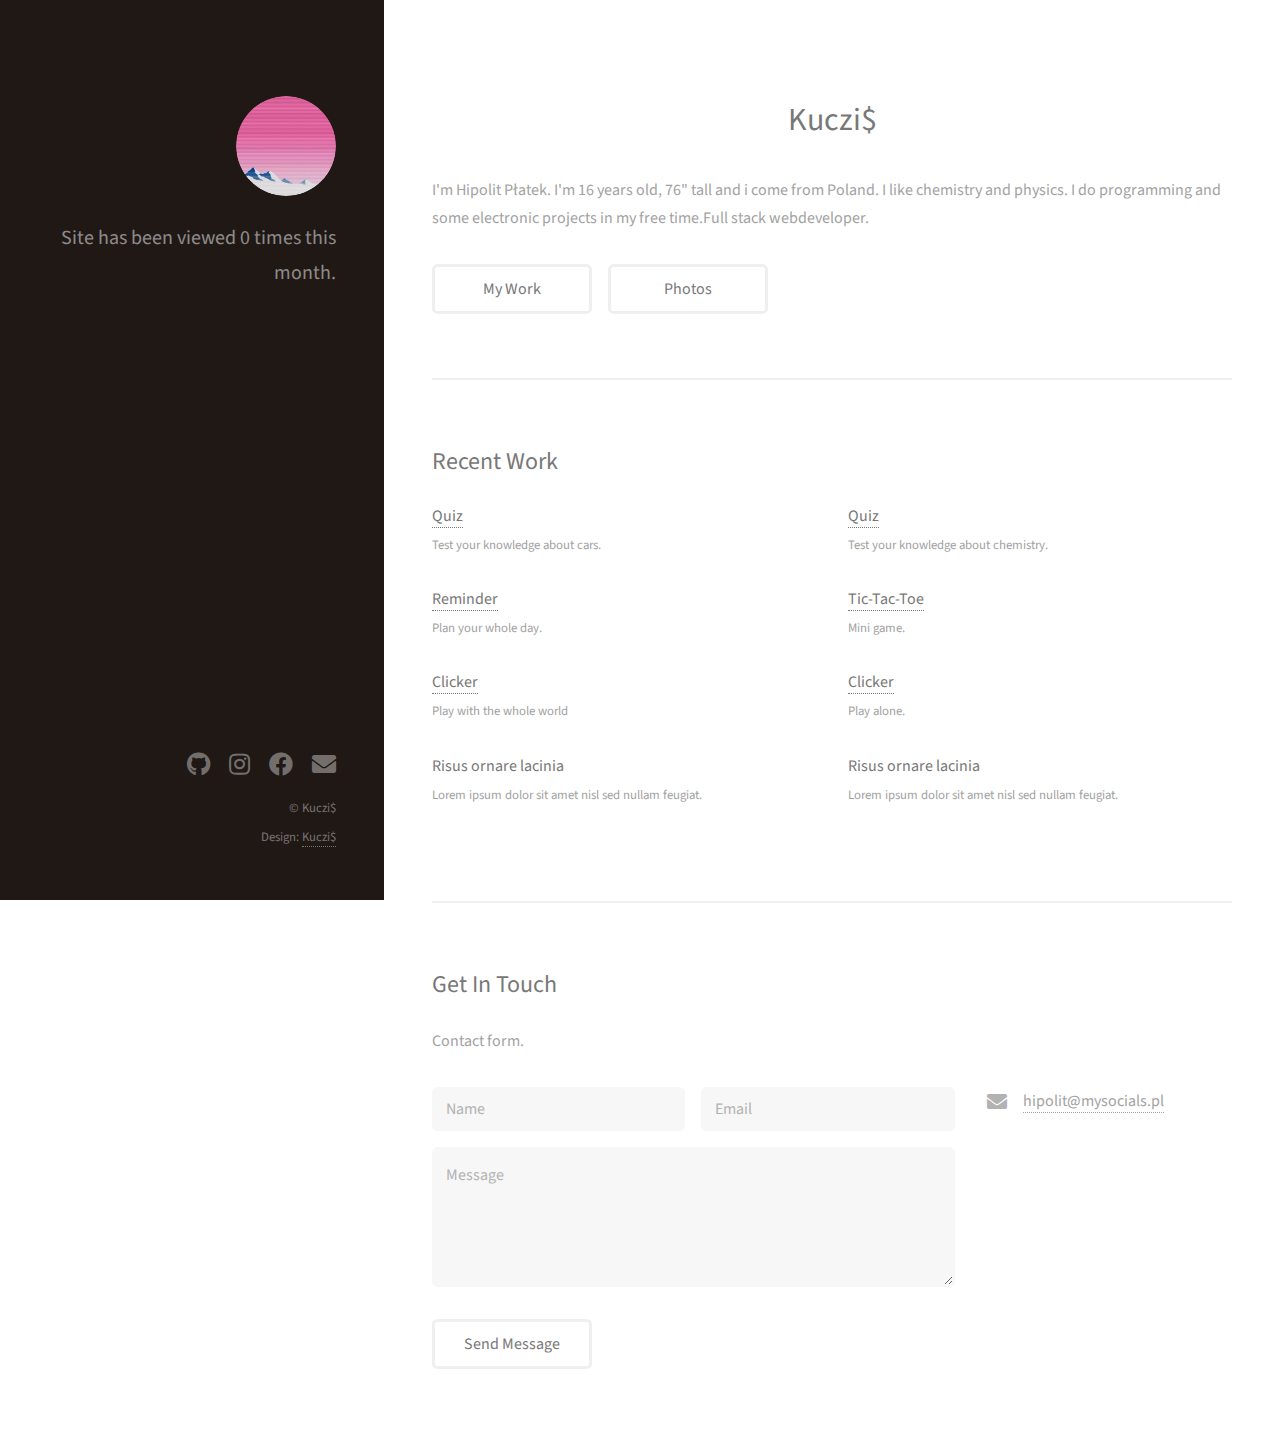
==== portfolio.html @ fb6ccb1f "Add files via upload" ====
<!DOCTYPE HTML>
<html>
	<head>
		<title>Kuczi$ by Hipolit Płatek</title>
		<meta charset="utf-8" />
		<meta name="viewport" content="width=device-width, initial-scale=1, user-scalable=no" />
		<link rel="stylesheet" href="assets/css/main.css" />
		<link rel="shortcut icon"  href="apps/logo.jpg">

	</head>
	<body class="is-preload">

		<!-- Header -->
			<header id="header">
				<div class="inner">
					<a href="https://kuczis.mysocials.pl/" class="image avatar"><img src="apps/logo.jpg" alt="" /></a>
					<h1 id="odwiedzenia">​Site has been viewed 0 times this month.</h1>
				</div>
			</header>

		<!-- Main -->
			<div id="main">

				<!-- One -->
					<section id="one">
						<header class="major">
							<h2 align="center">Kuczi$</h2>
						</header>
						<p>​I'm Hipolit Płatek. I'm 16 years old, 76" tall and i come from Poland. I like chemistry and physics. I do programming and some electronic projects in my free time.Full stack webdeveloper.</p>
						<ul class="actions">
							<li><a href="https://github.com/KucziSa" class="button" target="_blank">My Work</a></li>
							<li><a href="https://instagram.com/hipolitplatek" class="button" target="_blank">Photos</a></li>

						</ul>
					</section>

				<!-- Two -->
					<section id="two">
						<h2>Recent Work</h2>
						<div class="row">
							<article class="col-6 col-12-xsmall work-item">
								
								<h3><a href="./apps/QuizMotoryzacyjny/index.html" target="_blank">Quiz</a></h3>
								<p>Test your knowledge about cars.</p>
							</article>
							<article class="col-6 col-12-xsmall work-item">
								
								<h3><a href="./apps/QuizChemia/index.html" target="_blank">Quiz</a></h3>
								<p>Test your knowledge about chemistry.</p>
							</article>
							<article class="col-6 col-12-xsmall work-item">
								
								<h3><a href="./apps/Reminder/index.html" target="_blank">Reminder</a></h3>
								<p>Plan your whole day.</p>
							</article>
							<article class="col-6 col-12-xsmall work-item">
								
								<h3><a href="./apps/TicTacToe/index.html" target="_blank">Tic-Tac-Toe</a></h3>
								<p>Mini game.</p>
							</article>
							<article class="col-6 col-12-xsmall work-item">
								
								<h3><a href="./apps/WorldClicker/WorldClicker.html" target="_blank">Clicker</a></h3>
								<p>Play with the whole world</p>
							</article>
							<article class="col-6 col-12-xsmall work-item">
								
								<h3><a href="./apps/PlainClicker/PlainClicker.html" target="_blank">Clicker</a></h3>
								<p>Play alone.</p>
							</article>
							<article class="col-6 col-12-xsmall work-item">
								
								<h3>Risus ornare lacinia</h3>
								<p>Lorem ipsum dolor sit amet nisl sed nullam feugiat.</p>
							</article>
							<article class="col-6 col-12-xsmall work-item">
								
								<h3>Risus ornare lacinia</h3>
								<p>Lorem ipsum dolor sit amet nisl sed nullam feugiat.</p>
							</article>
						</div>
					</section>

				<!-- Three -->
					<section id="three">
						<h2>Get In Touch</h2>
						<p>Contact form.</p>
						<div class="row">
							<div class="col-8 col-12-small">
								<form id="contactform" action="https://formsubmit.io/send/e6f530fd-e679-4c7b-9a82-d2e25ae8084a" method="POST">
									<div class="row gtr-uniform gtr-50">
										<div class="col-6 col-12-xsmall"><input type="text" name="Name: " id="name" placeholder="Name" /></div>
										<div class="col-6 col-12-xsmall"><input type="email" name="Email: " id="email" placeholder="Email" /></div>
										<div class="col-12"><textarea name="Message: " id="message" placeholder="Message" rows="4"></textarea></div>
										<input name="_redirect" type="hidden" id="name" value="https://kuczis.mysocials.pl/">
									</div>
								</form>
								<ul class="actions">
									<li><input type="submit" value="Send Message" /></li>
								</ul>
							</div>
							<div class="col-4 col-12-small">
								<ul class="labeled-icons">
									
									<li>
										<h3 class="icon solid fa-envelope"><span class="label">Email</span></h3>
										<a href="mailto:hipolit@mysocials.pl">hipolit@mysocials.pl</a>
									</li>
								</ul>
							</div>
						</div>
					</section>

			</div>

		<!-- Footer -->
			<footer id="footer">
				<div class="inner">
					<ul class="icons">
						<li><a href="https://github.com/KucziSa"  target="_blank" class="icon brands fa-github"><span class="label">Twitter</span></a></li>
						<li><a href="https://instagram.com/hipolitplatek" target="_blank" class="icon brands fa-instagram"><span class="label">Github</span></a></li>
						<li><a href="https://facebook.com/kuczisa" target="_blank" class="icon brands fa-facebook"><span class="label">Facebook</span></a></li>
						<li><a href="mailto:hipolit@mysocials.pl" class="icon solid fa-envelope"><span class="label">Email</span></a></li>
					</ul>
					<ul class="copyright">
						<li>&copy; Kuczi$</li><li>Design: <a href="http://kuczis.mysocials.pl">Kuczi$</a></li>
					</ul>
				</div>
			</footer>

		<!-- Scripts -->
			<script src="assets/js/jquery.min.js"></script>
			<script src="assets/js/jquery.poptrox.min.js"></script>
			<script src="assets/js/browser.min.js"></script>
			<script src="assets/js/breakpoints.min.js"></script>
			<script src="assets/js/util.js"></script>
			<script src="assets/js/main.js"></script>
			<script src="assets/js/api.js"></script>

	</body>
</html>
---- assets/css/main.css ----
@import url("fontawesome-all.min.css");
@import url("https://fonts.googleapis.com/css?family=Source+Sans+Pro:400,400italic");

/*
	Strata by HTML5 UP
	html5up.net | @ajlkn
	Free for personal and commercial use under the CCA 3.0 license (html5up.net/license)
*/

html, body, div, span, applet, object,
iframe, h1, h2, h3, h4, h5, h6, p, blockquote,
pre, a, abbr, acronym, address, big, cite,
code, del, dfn, em, img, ins, kbd, q, s, samp,
small, strike, strong, sub, sup, tt, var, b,
u, i, center, dl, dt, dd, ol, ul, li, fieldset,
form, label, legend, table, caption, tbody,
tfoot, thead, tr, th, td, article, aside,
canvas, details, embed, figure, figcaption,
footer, header, hgroup, menu, nav, output, ruby,
section, summary, time, mark, audio, video {
	margin: 0;
	padding: 0;
	border: 0;
	font-size: 100%;
	font: inherit;
	vertical-align: baseline;}

article, aside, details, figcaption, figure,
footer, header, hgroup, menu, nav, section {
	display: block;}

body {
	line-height: 1;
}

ol, ul {
	list-style: none;
}

blockquote, q {
	quotes: none;
}

	blockquote:before, blockquote:after, q:before, q:after {
		content: '';
		content: none;
	}

table {
	border-collapse: collapse;
	border-spacing: 0;
}

body {
	-webkit-text-size-adjust: none;
}

mark {
	background-color: transparent;
	color: inherit;
}

input::-moz-focus-inner {
	border: 0;
	padding: 0;
}

input, select, textarea {
	-moz-appearance: none;
	-webkit-appearance: none;
	-ms-appearance: none;
	appearance: none;
}

/* Basic */

	html {
		box-sizing: border-box;
	}

	*, *:before, *:after {
		box-sizing: inherit;
	}

	body {
		background: #fff;
	}

		body.is-preload *, body.is-preload *:before, body.is-preload *:after {
			-moz-animation: none !important;
			-webkit-animation: none !important;
			-ms-animation: none !important;
			animation: none !important;
			-moz-transition: none !important;
			-webkit-transition: none !important;
			-ms-transition: none !important;
			transition: none !important;
		}

	body, input, select, textarea {
		color: #a2a2a2;
		font-family: "Source Sans Pro", Helvetica, sans-serif;
		font-size: 16pt;
		font-weight: 400;
		line-height: 1.75em;
	}

	a {
		-moz-transition: color 0.2s ease-in-out, border-color 0.2s ease-in-out;
		-webkit-transition: color 0.2s ease-in-out, border-color 0.2s ease-in-out;
		-ms-transition: color 0.2s ease-in-out, border-color 0.2s ease-in-out;
		transition: color 0.2s ease-in-out, border-color 0.2s ease-in-out;
		border-bottom: dotted 1px;
		color: #49bf9d;
		text-decoration: none;
	}

		a:hover {
			border-bottom-color: transparent;
			color: #49bf9d !important;
			text-decoration: none;
		}

	strong, b {
		color: #787878;
		font-weight: 400;
	}

	em, i {
		font-style: italic;
	}

	p {
		margin: 0 0 2em 0;
	}

	h1, h2, h3, h4, h5, h6 {
		color: #787878;
		font-weight: 400;
		line-height: 1em;
		margin: 0 0 1em 0;
	}

		h1 a, h2 a, h3 a, h4 a, h5 a, h6 a {
			color: inherit;
			text-decoration: none;
		}

	h1 {
		font-size: 2em;
		line-height: 1.5em;
	}

	h2 {
		font-size: 1.5em;
		line-height: 1.5em;
	}

	h3 {
		font-size: 1.25em;
		line-height: 1.5em;
	}

	h4 {
		font-size: 1.1em;
		line-height: 1.5em;
	}

	h5 {
		font-size: 0.9em;
		line-height: 1.5em;
	}

	h6 {
		font-size: 0.7em;
		line-height: 1.5em;
	}

	sub {
		font-size: 0.8em;
		position: relative;
		top: 0.5em;
	}

	sup {
		font-size: 0.8em;
		position: relative;
		top: -0.5em;
	}

	hr {
		border: 0;
		border-bottom: solid 2px #efefef;
		margin: 2em 0;
	}

		hr.major {
			margin: 3em 0;
		}

	blockquote {
		border-left: solid 6px #efefef;
		font-style: italic;
		margin: 0 0 2em 0;
		padding: 0.5em 0 0.5em 1.5em;
	}

	code {
		background: #f7f7f7;
		border-radius: 0.35em;
		border: solid 2px #efefef;
		font-family: "Courier New", monospace;
		font-size: 0.9em;
		margin: 0 0.25em;
		padding: 0.25em 0.65em;
	}

	pre {
		-webkit-overflow-scrolling: touch;
		font-family: "Courier New", monospace;
		font-size: 0.9em;
		margin: 0 0 2em 0;
	}

		pre code {
			display: block;
			line-height: 1.75em;
			padding: 1em 1.5em;
			overflow-x: auto;
		}

	.align-left {
		text-align: left;
	}

	.align-center {
		text-align: center;
	}

	.align-right {
		text-align: right;
	}

/* Container */

	.container {
		margin: 0 auto;
		max-width: calc(100% - 4em);
		width: 100%;
	}

		.container.xsmall {
			width: 25%;
		}

		.container.small {
			width: 50%;
		}

		.container.medium {
			width: 75%;
		}

		.container.large {
			width: 125%;
		}

		.container.xlarge {
			width: 150%;
		}

		.container.max {
			width: 100%;
		}

		@media screen and (max-width: 980px) {

			.container {
				width: 100% !important;
				max-width: 100% !important;
			}

		}

		@media screen and (max-width: 480px) {

			.container {
				max-width: calc(100% - 3em);
			}

		}

/* Row */

	.row {
		display: flex;
		flex-wrap: wrap;
		box-sizing: border-box;
		align-items: stretch;
	}

		.row > * {
			box-sizing: border-box;
		}

		.row.gtr-uniform > * > :last-child {
			margin-bottom: 0;
		}

		.row.aln-left {
			justify-content: flex-start;
		}

		.row.aln-center {
			justify-content: center;
		}

		.row.aln-right {
			justify-content: flex-end;
		}

		.row.aln-top {
			align-items: flex-start;
		}

		.row.aln-middle {
			align-items: center;
		}

		.row.aln-bottom {
			align-items: flex-end;
		}

		.row > .imp {
			order: -1;
		}

		.row > .col-1 {
			width: 8.33333%;
		}

		.row > .off-1 {
			margin-left: 8.33333%;
		}

		.row > .col-2 {
			width: 16.66667%;
		}

		.row > .off-2 {
			margin-left: 16.66667%;
		}

		.row > .col-3 {
			width: 25%;
		}

		.row > .off-3 {
			margin-left: 25%;
		}

		.row > .col-4 {
			width: 33.33333%;
		}

		.row > .off-4 {
			margin-left: 33.33333%;
		}

		.row > .col-5 {
			width: 41.66667%;
		}

		.row > .off-5 {
			margin-left: 41.66667%;
		}

		.row > .col-6 {
			width: 50%;
		}

		.row > .off-6 {
			margin-left: 50%;
		}

		.row > .col-7 {
			width: 58.33333%;
		}

		.row > .off-7 {
			margin-left: 58.33333%;
		}

		.row > .col-8 {
			width: 66.66667%;
		}

		.row > .off-8 {
			margin-left: 66.66667%;
		}

		.row > .col-9 {
			width: 75%;
		}

		.row > .off-9 {
			margin-left: 75%;
		}

		.row > .col-10 {
			width: 83.33333%;
		}

		.row > .off-10 {
			margin-left: 83.33333%;
		}

		.row > .col-11 {
			width: 91.66667%;
		}

		.row > .off-11 {
			margin-left: 91.66667%;
		}

		.row > .col-12 {
			width: 100%;
		}

		.row > .off-12 {
			margin-left: 100%;
		}

		.row.gtr-0 {
			margin-top: 0;
			margin-left: 0em;
		}

			.row.gtr-0 > * {
				padding: 0 0 0 0em;
			}

			.row.gtr-0.gtr-uniform {
				margin-top: 0em;
			}

				.row.gtr-0.gtr-uniform > * {
					padding-top: 0em;
				}

		.row.gtr-25 {
			margin-top: 0;
			margin-left: -0.625em;
		}

			.row.gtr-25 > * {
				padding: 0 0 0 0.625em;
			}

			.row.gtr-25.gtr-uniform {
				margin-top: -0.625em;
			}

				.row.gtr-25.gtr-uniform > * {
					padding-top: 0.625em;
				}

		.row.gtr-50 {
			margin-top: 0;
			margin-left: -1.25em;
		}

			.row.gtr-50 > * {
				padding: 0 0 0 1.25em;
			}

			.row.gtr-50.gtr-uniform {
				margin-top: -1.25em;
			}

				.row.gtr-50.gtr-uniform > * {
					padding-top: 1.25em;
				}

		.row {
			margin-top: 0;
			margin-left: -2.5em;
		}

			.row > * {
				padding: 0 0 0 2.5em;
			}

			.row.gtr-uniform {
				margin-top: -2.5em;
			}

				.row.gtr-uniform > * {
					padding-top: 2.5em;
				}

		.row.gtr-150 {
			margin-top: 0;
			margin-left: -3.75em;
		}

			.row.gtr-150 > * {
				padding: 0 0 0 3.75em;
			}

			.row.gtr-150.gtr-uniform {
				margin-top: -3.75em;
			}

				.row.gtr-150.gtr-uniform > * {
					padding-top: 3.75em;
				}

		.row.gtr-200 {
			margin-top: 0;
			margin-left: -5em;
		}

			.row.gtr-200 > * {
				padding: 0 0 0 5em;
			}

			.row.gtr-200.gtr-uniform {
				margin-top: -5em;
			}

				.row.gtr-200.gtr-uniform > * {
					padding-top: 5em;
				}

		@media screen and (max-width: 1800px) {

			.row {
				display: flex;
				flex-wrap: wrap;
				box-sizing: border-box;
				align-items: stretch;
			}

				.row > * {
					box-sizing: border-box;
				}

				.row.gtr-uniform > * > :last-child {
					margin-bottom: 0;
				}

				.row.aln-left {
					justify-content: flex-start;
				}

				.row.aln-center {
					justify-content: center;
				}

				.row.aln-right {
					justify-content: flex-end;
				}

				.row.aln-top {
					align-items: flex-start;
				}

				.row.aln-middle {
					align-items: center;
				}

				.row.aln-bottom {
					align-items: flex-end;
				}

				.row > .imp-xlarge {
					order: -1;
				}

				.row > .col-1-xlarge {
					width: 8.33333%;
				}

				.row > .off-1-xlarge {
					margin-left: 8.33333%;
				}

				.row > .col-2-xlarge {
					width: 16.66667%;
				}

				.row > .off-2-xlarge {
					margin-left: 16.66667%;
				}

				.row > .col-3-xlarge {
					width: 25%;
				}

				.row > .off-3-xlarge {
					margin-left: 25%;
				}

				.row > .col-4-xlarge {
					width: 33.33333%;
				}

				.row > .off-4-xlarge {
					margin-left: 33.33333%;
				}

				.row > .col-5-xlarge {
					width: 41.66667%;
				}

				.row > .off-5-xlarge {
					margin-left: 41.66667%;
				}

				.row > .col-6-xlarge {
					width: 50%;
				}

				.row > .off-6-xlarge {
					margin-left: 50%;
				}

				.row > .col-7-xlarge {
					width: 58.33333%;
				}

				.row > .off-7-xlarge {
					margin-left: 58.33333%;
				}

				.row > .col-8-xlarge {
					width: 66.66667%;
				}

				.row > .off-8-xlarge {
					margin-left: 66.66667%;
				}

				.row > .col-9-xlarge {
					width: 75%;
				}

				.row > .off-9-xlarge {
					margin-left: 75%;
				}

				.row > .col-10-xlarge {
					width: 83.33333%;
				}

				.row > .off-10-xlarge {
					margin-left: 83.33333%;
				}

				.row > .col-11-xlarge {
					width: 91.66667%;
				}

				.row > .off-11-xlarge {
					margin-left: 91.66667%;
				}

				.row > .col-12-xlarge {
					width: 100%;
				}

				.row > .off-12-xlarge {
					margin-left: 100%;
				}

				.row.gtr-0 {
					margin-top: 0;
					margin-left: 0em;
				}

					.row.gtr-0 > * {
						padding: 0 0 0 0em;
					}

					.row.gtr-0.gtr-uniform {
						margin-top: 0em;
					}

						.row.gtr-0.gtr-uniform > * {
							padding-top: 0em;
						}

				.row.gtr-25 {
					margin-top: 0;
					margin-left: -0.625em;
				}

					.row.gtr-25 > * {
						padding: 0 0 0 0.625em;
					}

					.row.gtr-25.gtr-uniform {
						margin-top: -0.625em;
					}

						.row.gtr-25.gtr-uniform > * {
							padding-top: 0.625em;
						}

				.row.gtr-50 {
					margin-top: 0;
					margin-left: -1.25em;
				}

					.row.gtr-50 > * {
						padding: 0 0 0 1.25em;
					}

					.row.gtr-50.gtr-uniform {
						margin-top: -1.25em;
					}

						.row.gtr-50.gtr-uniform > * {
							padding-top: 1.25em;
						}

				.row {
					margin-top: 0;
					margin-left: -2.5em;
				}

					.row > * {
						padding: 0 0 0 2.5em;
					}

					.row.gtr-uniform {
						margin-top: -2.5em;
					}

						.row.gtr-uniform > * {
							padding-top: 2.5em;
						}

				.row.gtr-150 {
					margin-top: 0;
					margin-left: -3.75em;
				}

					.row.gtr-150 > * {
						padding: 0 0 0 3.75em;
					}

					.row.gtr-150.gtr-uniform {
						margin-top: -3.75em;
					}

						.row.gtr-150.gtr-uniform > * {
							padding-top: 3.75em;
						}

				.row.gtr-200 {
					margin-top: 0;
					margin-left: -5em;
				}

					.row.gtr-200 > * {
						padding: 0 0 0 5em;
					}

					.row.gtr-200.gtr-uniform {
						margin-top: -5em;
					}

						.row.gtr-200.gtr-uniform > * {
							padding-top: 5em;
						}

		}

		@media screen and (max-width: 1280px) {

			.row {
				display: flex;
				flex-wrap: wrap;
				box-sizing: border-box;
				align-items: stretch;
			}

				.row > * {
					box-sizing: border-box;
				}

				.row.gtr-uniform > * > :last-child {
					margin-bottom: 0;
				}

				.row.aln-left {
					justify-content: flex-start;
				}

				.row.aln-center {
					justify-content: center;
				}

				.row.aln-right {
					justify-content: flex-end;
				}

				.row.aln-top {
					align-items: flex-start;
				}

				.row.aln-middle {
					align-items: center;
				}

				.row.aln-bottom {
					align-items: flex-end;
				}

				.row > .imp-large {
					order: -1;
				}

				.row > .col-1-large {
					width: 8.33333%;
				}

				.row > .off-1-large {
					margin-left: 8.33333%;
				}

				.row > .col-2-large {
					width: 16.66667%;
				}

				.row > .off-2-large {
					margin-left: 16.66667%;
				}

				.row > .col-3-large {
					width: 25%;
				}

				.row > .off-3-large {
					margin-left: 25%;
				}

				.row > .col-4-large {
					width: 33.33333%;
				}

				.row > .off-4-large {
					margin-left: 33.33333%;
				}

				.row > .col-5-large {
					width: 41.66667%;
				}

				.row > .off-5-large {
					margin-left: 41.66667%;
				}

				.row > .col-6-large {
					width: 50%;
				}

				.row > .off-6-large {
					margin-left: 50%;
				}

				.row > .col-7-large {
					width: 58.33333%;
				}

				.row > .off-7-large {
					margin-left: 58.33333%;
				}

				.row > .col-8-large {
					width: 66.66667%;
				}

				.row > .off-8-large {
					margin-left: 66.66667%;
				}

				.row > .col-9-large {
					width: 75%;
				}

				.row > .off-9-large {
					margin-left: 75%;
				}

				.row > .col-10-large {
					width: 83.33333%;
				}

				.row > .off-10-large {
					margin-left: 83.33333%;
				}

				.row > .col-11-large {
					width: 91.66667%;
				}

				.row > .off-11-large {
					margin-left: 91.66667%;
				}

				.row > .col-12-large {
					width: 100%;
				}

				.row > .off-12-large {
					margin-left: 100%;
				}

				.row.gtr-0 {
					margin-top: 0;
					margin-left: 0em;
				}

					.row.gtr-0 > * {
						padding: 0 0 0 0em;
					}

					.row.gtr-0.gtr-uniform {
						margin-top: 0em;
					}

						.row.gtr-0.gtr-uniform > * {
							padding-top: 0em;
						}

				.row.gtr-25 {
					margin-top: 0;
					margin-left: -0.5em;
				}

					.row.gtr-25 > * {
						padding: 0 0 0 0.5em;
					}

					.row.gtr-25.gtr-uniform {
						margin-top: -0.5em;
					}

						.row.gtr-25.gtr-uniform > * {
							padding-top: 0.5em;
						}

				.row.gtr-50 {
					margin-top: 0;
					margin-left: -1em;
				}

					.row.gtr-50 > * {
						padding: 0 0 0 1em;
					}

					.row.gtr-50.gtr-uniform {
						margin-top: -1em;
					}

						.row.gtr-50.gtr-uniform > * {
							padding-top: 1em;
						}

				.row {
					margin-top: 0;
					margin-left: -2em;
				}

					.row > * {
						padding: 0 0 0 2em;
					}

					.row.gtr-uniform {
						margin-top: -2em;
					}

						.row.gtr-uniform > * {
							padding-top: 2em;
						}

				.row.gtr-150 {
					margin-top: 0;
					margin-left: -3em;
				}

					.row.gtr-150 > * {
						padding: 0 0 0 3em;
					}

					.row.gtr-150.gtr-uniform {
						margin-top: -3em;
					}

						.row.gtr-150.gtr-uniform > * {
							padding-top: 3em;
						}

				.row.gtr-200 {
					margin-top: 0;
					margin-left: -4em;
				}

					.row.gtr-200 > * {
						padding: 0 0 0 4em;
					}

					.row.gtr-200.gtr-uniform {
						margin-top: -4em;
					}

						.row.gtr-200.gtr-uniform > * {
							padding-top: 4em;
						}

		}

		@media screen and (max-width: 980px) {

			.row {
				display: flex;
				flex-wrap: wrap;
				box-sizing: border-box;
				align-items: stretch;
			}

				.row > * {
					box-sizing: border-box;
				}

				.row.gtr-uniform > * > :last-child {
					margin-bottom: 0;
				}

				.row.aln-left {
					justify-content: flex-start;
				}

				.row.aln-center {
					justify-content: center;
				}

				.row.aln-right {
					justify-content: flex-end;
				}

				.row.aln-top {
					align-items: flex-start;
				}

				.row.aln-middle {
					align-items: center;
				}

				.row.aln-bottom {
					align-items: flex-end;
				}

				.row > .imp-medium {
					order: -1;
				}

				.row > .col-1-medium {
					width: 8.33333%;
				}

				.row > .off-1-medium {
					margin-left: 8.33333%;
				}

				.row > .col-2-medium {
					width: 16.66667%;
				}

				.row > .off-2-medium {
					margin-left: 16.66667%;
				}

				.row > .col-3-medium {
					width: 25%;
				}

				.row > .off-3-medium {
					margin-left: 25%;
				}

				.row > .col-4-medium {
					width: 33.33333%;
				}

				.row > .off-4-medium {
					margin-left: 33.33333%;
				}

				.row > .col-5-medium {
					width: 41.66667%;
				}

				.row > .off-5-medium {
					margin-left: 41.66667%;
				}

				.row > .col-6-medium {
					width: 50%;
				}

				.row > .off-6-medium {
					margin-left: 50%;
				}

				.row > .col-7-medium {
					width: 58.33333%;
				}

				.row > .off-7-medium {
					margin-left: 58.33333%;
				}

				.row > .col-8-medium {
					width: 66.66667%;
				}

				.row > .off-8-medium {
					margin-left: 66.66667%;
				}

				.row > .col-9-medium {
					width: 75%;
				}

				.row > .off-9-medium {
					margin-left: 75%;
				}

				.row > .col-10-medium {
					width: 83.33333%;
				}

				.row > .off-10-medium {
					margin-left: 83.33333%;
				}

				.row > .col-11-medium {
					width: 91.66667%;
				}

				.row > .off-11-medium {
					margin-left: 91.66667%;
				}

				.row > .col-12-medium {
					width: 100%;
				}

				.row > .off-12-medium {
					margin-left: 100%;
				}

				.row.gtr-0 {
					margin-top: 0;
					margin-left: 0em;
				}

					.row.gtr-0 > * {
						padding: 0 0 0 0em;
					}

					.row.gtr-0.gtr-uniform {
						margin-top: 0em;
					}

						.row.gtr-0.gtr-uniform > * {
							padding-top: 0em;
						}

				.row.gtr-25 {
					margin-top: 0;
					margin-left: -0.5em;
				}

					.row.gtr-25 > * {
						padding: 0 0 0 0.5em;
					}

					.row.gtr-25.gtr-uniform {
						margin-top: -0.5em;
					}

						.row.gtr-25.gtr-uniform > * {
							padding-top: 0.5em;
						}

				.row.gtr-50 {
					margin-top: 0;
					margin-left: -1em;
				}

					.row.gtr-50 > * {
						padding: 0 0 0 1em;
					}

					.row.gtr-50.gtr-uniform {
						margin-top: -1em;
					}

						.row.gtr-50.gtr-uniform > * {
							padding-top: 1em;
						}

				.row {
					margin-top: 0;
					margin-left: -2em;
				}

					.row > * {
						padding: 0 0 0 2em;
					}

					.row.gtr-uniform {
						margin-top: -2em;
					}

						.row.gtr-uniform > * {
							padding-top: 2em;
						}

				.row.gtr-150 {
					margin-top: 0;
					margin-left: -3em;
				}

					.row.gtr-150 > * {
						padding: 0 0 0 3em;
					}

					.row.gtr-150.gtr-uniform {
						margin-top: -3em;
					}

						.row.gtr-150.gtr-uniform > * {
							padding-top: 3em;
						}

				.row.gtr-200 {
					margin-top: 0;
					margin-left: -4em;
				}

					.row.gtr-200 > * {
						padding: 0 0 0 4em;
					}

					.row.gtr-200.gtr-uniform {
						margin-top: -4em;
					}

						.row.gtr-200.gtr-uniform > * {
							padding-top: 4em;
						}

		}

		@media screen and (max-width: 736px) {

			.row {
				display: flex;
				flex-wrap: wrap;
				box-sizing: border-box;
				align-items: stretch;
			}

				.row > * {
					box-sizing: border-box;
				}

				.row.gtr-uniform > * > :last-child {
					margin-bottom: 0;
				}

				.row.aln-left {
					justify-content: flex-start;
				}

				.row.aln-center {
					justify-content: center;
				}

				.row.aln-right {
					justify-content: flex-end;
				}

				.row.aln-top {
					align-items: flex-start;
				}

				.row.aln-middle {
					align-items: center;
				}

				.row.aln-bottom {
					align-items: flex-end;
				}

				.row > .imp-small {
					order: -1;
				}

				.row > .col-1-small {
					width: 8.33333%;
				}

				.row > .off-1-small {
					margin-left: 8.33333%;
				}

				.row > .col-2-small {
					width: 16.66667%;
				}

				.row > .off-2-small {
					margin-left: 16.66667%;
				}

				.row > .col-3-small {
					width: 25%;
				}

				.row > .off-3-small {
					margin-left: 25%;
				}

				.row > .col-4-small {
					width: 33.33333%;
				}

				.row > .off-4-small {
					margin-left: 33.33333%;
				}

				.row > .col-5-small {
					width: 41.66667%;
				}

				.row > .off-5-small {
					margin-left: 41.66667%;
				}

				.row > .col-6-small {
					width: 50%;
				}

				.row > .off-6-small {
					margin-left: 50%;
				}

				.row > .col-7-small {
					width: 58.33333%;
				}

				.row > .off-7-small {
					margin-left: 58.33333%;
				}

				.row > .col-8-small {
					width: 66.66667%;
				}

				.row > .off-8-small {
					margin-left: 66.66667%;
				}

				.row > .col-9-small {
					width: 75%;
				}

				.row > .off-9-small {
					margin-left: 75%;
				}

				.row > .col-10-small {
					width: 83.33333%;
				}

				.row > .off-10-small {
					margin-left: 83.33333%;
				}

				.row > .col-11-small {
					width: 91.66667%;
				}

				.row > .off-11-small {
					margin-left: 91.66667%;
				}

				.row > .col-12-small {
					width: 100%;
				}

				.row > .off-12-small {
					margin-left: 100%;
				}

				.row.gtr-0 {
					margin-top: 0;
					margin-left: 0em;
				}

					.row.gtr-0 > * {
						padding: 0 0 0 0em;
					}

					.row.gtr-0.gtr-uniform {
						margin-top: 0em;
					}

						.row.gtr-0.gtr-uniform > * {
							padding-top: 0em;
						}

				.row.gtr-25 {
					margin-top: 0;
					margin-left: -0.375em;
				}

					.row.gtr-25 > * {
						padding: 0 0 0 0.375em;
					}

					.row.gtr-25.gtr-uniform {
						margin-top: -0.375em;
					}

						.row.gtr-25.gtr-uniform > * {
							padding-top: 0.375em;
						}

				.row.gtr-50 {
					margin-top: 0;
					margin-left: -0.75em;
				}

					.row.gtr-50 > * {
						padding: 0 0 0 0.75em;
					}

					.row.gtr-50.gtr-uniform {
						margin-top: -0.75em;
					}

						.row.gtr-50.gtr-uniform > * {
							padding-top: 0.75em;
						}

				.row {
					margin-top: 0;
					margin-left: -1.5em;
				}

					.row > * {
						padding: 0 0 0 1.5em;
					}

					.row.gtr-uniform {
						margin-top: -1.5em;
					}

						.row.gtr-uniform > * {
							padding-top: 1.5em;
						}

				.row.gtr-150 {
					margin-top: 0;
					margin-left: -2.25em;
				}

					.row.gtr-150 > * {
						padding: 0 0 0 2.25em;
					}

					.row.gtr-150.gtr-uniform {
						margin-top: -2.25em;
					}

						.row.gtr-150.gtr-uniform > * {
							padding-top: 2.25em;
						}

				.row.gtr-200 {
					margin-top: 0;
					margin-left: -3em;
				}

					.row.gtr-200 > * {
						padding: 0 0 0 3em;
					}

					.row.gtr-200.gtr-uniform {
						margin-top: -3em;
					}

						.row.gtr-200.gtr-uniform > * {
							padding-top: 3em;
						}

		}

		@media screen and (max-width: 480px) {

			.row {
				display: flex;
				flex-wrap: wrap;
				box-sizing: border-box;
				align-items: stretch;
			}

				.row > * {
					box-sizing: border-box;
				}

				.row.gtr-uniform > * > :last-child {
					margin-bottom: 0;
				}

				.row.aln-left {
					justify-content: flex-start;
				}

				.row.aln-center {
					justify-content: center;
				}

				.row.aln-right {
					justify-content: flex-end;
				}

				.row.aln-top {
					align-items: flex-start;
				}

				.row.aln-middle {
					align-items: center;
				}

				.row.aln-bottom {
					align-items: flex-end;
				}

				.row > .imp-xsmall {
					order: -1;
				}

				.row > .col-1-xsmall {
					width: 8.33333%;
				}

				.row > .off-1-xsmall {
					margin-left: 8.33333%;
				}

				.row > .col-2-xsmall {
					width: 16.66667%;
				}

				.row > .off-2-xsmall {
					margin-left: 16.66667%;
				}

				.row > .col-3-xsmall {
					width: 25%;
				}

				.row > .off-3-xsmall {
					margin-left: 25%;
				}

				.row > .col-4-xsmall {
					width: 33.33333%;
				}

				.row > .off-4-xsmall {
					margin-left: 33.33333%;
				}

				.row > .col-5-xsmall {
					width: 41.66667%;
				}

				.row > .off-5-xsmall {
					margin-left: 41.66667%;
				}

				.row > .col-6-xsmall {
					width: 50%;
				}

				.row > .off-6-xsmall {
					margin-left: 50%;
				}

				.row > .col-7-xsmall {
					width: 58.33333%;
				}

				.row > .off-7-xsmall {
					margin-left: 58.33333%;
				}

				.row > .col-8-xsmall {
					width: 66.66667%;
				}

				.row > .off-8-xsmall {
					margin-left: 66.66667%;
				}

				.row > .col-9-xsmall {
					width: 75%;
				}

				.row > .off-9-xsmall {
					margin-left: 75%;
				}

				.row > .col-10-xsmall {
					width: 83.33333%;
				}

				.row > .off-10-xsmall {
					margin-left: 83.33333%;
				}

				.row > .col-11-xsmall {
					width: 91.66667%;
				}

				.row > .off-11-xsmall {
					margin-left: 91.66667%;
				}

				.row > .col-12-xsmall {
					width: 100%;
				}

				.row > .off-12-xsmall {
					margin-left: 100%;
				}

				.row.gtr-0 {
					margin-top: 0;
					margin-left: 0em;
				}

					.row.gtr-0 > * {
						padding: 0 0 0 0em;
					}

					.row.gtr-0.gtr-uniform {
						margin-top: 0em;
					}

						.row.gtr-0.gtr-uniform > * {
							padding-top: 0em;
						}

				.row.gtr-25 {
					margin-top: 0;
					margin-left: -0.375em;
				}

					.row.gtr-25 > * {
						padding: 0 0 0 0.375em;
					}

					.row.gtr-25.gtr-uniform {
						margin-top: -0.375em;
					}

						.row.gtr-25.gtr-uniform > * {
							padding-top: 0.375em;
						}

				.row.gtr-50 {
					margin-top: 0;
					margin-left: -0.75em;
				}

					.row.gtr-50 > * {
						padding: 0 0 0 0.75em;
					}

					.row.gtr-50.gtr-uniform {
						margin-top: -0.75em;
					}

						.row.gtr-50.gtr-uniform > * {
							padding-top: 0.75em;
						}

				.row {
					margin-top: 0;
					margin-left: -1.5em;
				}

					.row > * {
						padding: 0 0 0 1.5em;
					}

					.row.gtr-uniform {
						margin-top: -1.5em;
					}

						.row.gtr-uniform > * {
							padding-top: 1.5em;
						}

				.row.gtr-150 {
					margin-top: 0;
					margin-left: -2.25em;
				}

					.row.gtr-150 > * {
						padding: 0 0 0 2.25em;
					}

					.row.gtr-150.gtr-uniform {
						margin-top: -2.25em;
					}

						.row.gtr-150.gtr-uniform > * {
							padding-top: 2.25em;
						}

				.row.gtr-200 {
					margin-top: 0;
					margin-left: -3em;
				}

					.row.gtr-200 > * {
						padding: 0 0 0 3em;
					}

					.row.gtr-200.gtr-uniform {
						margin-top: -3em;
					}

						.row.gtr-200.gtr-uniform > * {
							padding-top: 3em;
						}

		}

/* Section/Article */

	section.special, article.special {
		text-align: center;
	}

	header p {
		color: #b2b2b2;
		position: relative;
		margin: 0 0 1.5em 0;
	}

	header h2 + p {
		font-size: 1.25em;
		margin-top: -1em;
		line-height: 1.5em;
	}

	header h3 + p {
		font-size: 1.1em;
		margin-top: -0.8em;
		line-height: 1.5em;
	}

	header h4 + p,
	header h5 + p,
	header h6 + p {
		font-size: 0.9em;
		margin-top: -0.6em;
		line-height: 1.5em;
	}

	header.major h2 {
		font-size: 2em;
	}

/* Form */

	form {
		margin: 0 0 2em 0;
	}

	label {
		color: #787878;
		display: block;
		font-size: 0.9em;
		font-weight: 400;
		margin: 0 0 1em 0;
	}

	input[type="text"],
	input[type="password"],
	input[type="email"],
	select,
	textarea {
		-moz-appearance: none;
		-webkit-appearance: none;
		-ms-appearance: none;
		appearance: none;
		background: #f7f7f7;
		border-radius: 0.35em;
		border: solid 2px transparent;
		color: inherit;
		display: block;
		outline: 0;
		padding: 0 0.75em;
		text-decoration: none;
		width: 100%;
	}

		input[type="text"]:invalid,
		input[type="password"]:invalid,
		input[type="email"]:invalid,
		select:invalid,
		textarea:invalid {
			box-shadow: none;
		}

		input[type="text"]:focus,
		input[type="password"]:focus,
		input[type="email"]:focus,
		select:focus,
		textarea:focus {
			border-color: #49bf9d;
		}

	select {
		background-image: url("data:image/svg+xml;charset=utf8,%3Csvg xmlns='http://www.w3.org/2000/svg' width='40' height='40' preserveAspectRatio='none' viewBox='0 0 40 40'%3E%3Cpath d='M9.4,12.3l10.4,10.4l10.4-10.4c0.2-0.2,0.5-0.4,0.9-0.4c0.3,0,0.6,0.1,0.9,0.4l3.3,3.3c0.2,0.2,0.4,0.5,0.4,0.9 c0,0.4-0.1,0.6-0.4,0.9L20.7,31.9c-0.2,0.2-0.5,0.4-0.9,0.4c-0.3,0-0.6-0.1-0.9-0.4L4.3,17.3c-0.2-0.2-0.4-0.5-0.4-0.9 c0-0.4,0.1-0.6,0.4-0.9l3.3-3.3c0.2-0.2,0.5-0.4,0.9-0.4S9.1,12.1,9.4,12.3z' fill='%23dfdfdf' /%3E%3C/svg%3E");
		background-size: 1.25rem;
		background-repeat: no-repeat;
		background-position: calc(100% - 1rem) center;
		height: 2.75em;
		padding-right: 2.75em;
		text-overflow: ellipsis;
	}

		select option {
			color: #787878;
			background: #fff;
		}

		select:focus::-ms-value {
			background-color: transparent;
		}

		select::-ms-expand {
			display: none;
		}

	input[type="text"],
	input[type="password"],
	input[type="email"],
	select {
		height: 2.75em;
	}

	textarea {
		padding: 0.75em;
	}

	input[type="checkbox"],
	input[type="radio"] {
		-moz-appearance: none;
		-webkit-appearance: none;
		-ms-appearance: none;
		appearance: none;
		display: block;
		float: left;
		margin-right: -2em;
		opacity: 0;
		width: 1em;
		z-index: -1;
	}

		input[type="checkbox"] + label,
		input[type="radio"] + label {
			text-decoration: none;
			color: #a2a2a2;
			cursor: pointer;
			display: inline-block;
			font-size: 1em;
			font-weight: 400;
			padding-left: 2.4em;
			padding-right: 0.75em;
			position: relative;
		}

			input[type="checkbox"] + label:before,
			input[type="radio"] + label:before {
				-moz-osx-font-smoothing: grayscale;
				-webkit-font-smoothing: antialiased;
				display: inline-block;
				font-style: normal;
				font-variant: normal;
				text-rendering: auto;
				line-height: 1;
				text-transform: none !important;
				font-family: 'Font Awesome 5 Free';
				font-weight: 900;
			}

			input[type="checkbox"] + label:before,
			input[type="radio"] + label:before {
				background: #f7f7f7;
				border-radius: 0.35em;
				border: solid 2px transparent;
				content: '';
				display: inline-block;
				font-size: 0.8em;
				height: 2.0625em;
				left: 0;
				line-height: 1.85625em;
				position: absolute;
				text-align: center;
				top: 0;
				width: 2.0625em;
			}

		input[type="checkbox"]:checked + label:before,
		input[type="radio"]:checked + label:before {
			background: #787878;
			border-color: #787878;
			color: #fff;
			content: '\f00c';
		}

		input[type="checkbox"]:focus + label:before,
		input[type="radio"]:focus + label:before {
			border-color: #49bf9d;
		}

	input[type="checkbox"] + label:before {
		border-radius: 0.35em;
	}

	input[type="radio"] + label:before {
		border-radius: 100%;
	}

	::-webkit-input-placeholder {
		color: #b2b2b2 !important;
		opacity: 1.0;
	}

	:-moz-placeholder {
		color: #b2b2b2 !important;
		opacity: 1.0;
	}

	::-moz-placeholder {
		color: #b2b2b2 !important;
		opacity: 1.0;
	}

	:-ms-input-placeholder {
		color: #b2b2b2 !important;
		opacity: 1.0;
	}

/* Box */

	.box {
		border-radius: 0.35em;
		border: solid 2px #efefef;
		margin-bottom: 2em;
		padding: 1.5em;
	}

		.box > :last-child,
		.box > :last-child > :last-child,
		.box > :last-child > :last-child > :last-child {
			margin-bottom: 0;
		}

		.box.alt {
			border: 0;
			border-radius: 0;
			padding: 0;
		}

/* Icon */

	.icon {
		text-decoration: none;
		border-bottom: none;
		position: relative;
	}

		.icon:before {
			-moz-osx-font-smoothing: grayscale;
			-webkit-font-smoothing: antialiased;
			display: inline-block;
			font-style: normal;
			font-variant: normal;
			text-rendering: auto;
			line-height: 1;
			text-transform: none !important;
			font-family: 'Font Awesome 5 Free';
			font-weight: 400;
		}

		.icon > .label {
			display: none;
		}

		.icon:before {
			line-height: inherit;
		}

		.icon.solid:before {
			font-weight: 900;
		}

		.icon.brands:before {
			font-family: 'Font Awesome 5 Brands';
		}

/* Image */

	.image {
		border-radius: 0.35em;
		border: 0;
		display: inline-block;
		position: relative;
	}

		.image:before {
			-moz-transition: opacity 0.2s ease-in-out;
			-webkit-transition: opacity 0.2s ease-in-out;
			-ms-transition: opacity 0.2s ease-in-out;
			transition: opacity 0.2s ease-in-out;
			background: url("images/overlay.png");
			border-radius: 0.35em;
			content: '';
			display: block;
			height: 100%;
			left: 0;
			opacity: 0.5;
			position: absolute;
			top: 0;
			width: 100%;
		}

		.image.thumb {
			text-align: center;
		}

			.image.thumb:after {
				-moz-transition: opacity 0.2s ease-in-out;
				-webkit-transition: opacity 0.2s ease-in-out;
				-ms-transition: opacity 0.2s ease-in-out;
				transition: opacity 0.2s ease-in-out;
				border-radius: 0.35em;
				border: solid 3px rgba(255, 255, 255, 0.5);
				color: #fff;
				content: 'View';
				display: inline-block;
				font-size: 0.8em;
				font-weight: 400;
				left: 50%;
				line-height: 2.25em;
				margin: -1.25em 0 0 -3em;
				opacity: 0;
				padding: 0 1.5em;
				position: absolute;
				text-align: center;
				text-decoration: none;
				top: 50%;
				white-space: nowrap;
			}

			.image.thumb:hover:after {
				opacity: 1.0;
			}

			.image.thumb:hover:before {
				background: url("images/overlay.png"), url("images/overlay.png");
				opacity: 1.0;
			}

		.image img {
			border-radius: 0.35em;
			display: block;
		}

		.image.left {
			float: left;
			margin: 0 1.5em 1em 0;
			top: 0.25em;
		}

		.image.right {
			float: right;
			margin: 0 0 1em 1.5em;
			top: 0.25em;
		}

		.image.left, .image.right {
			max-width: 40%;
		}

			.image.left img, .image.right img {
				width: 100%;
			}

		.image.fit {
			display: block;
			margin: 0 0 2em 0;
			width: 100%;
		}

			.image.fit img {
				width: 100%;
			}

		.image.avatar {
			border-radius: 100%;
		}

			.image.avatar:before {
				display: none;
			}

			.image.avatar img {
				border-radius: 100%;
				width: 100%;
			}

/* List */

	ol {
		list-style: decimal;
		margin: 0 0 2em 0;
		padding-left: 1.25em;
	}

		ol li {
			padding-left: 0.25em;
		}

	ul {
		list-style: disc;
		margin: 0 0 2em 0;
		padding-left: 1em;
	}

		ul li {
			padding-left: 0.5em;
		}

		ul.alt {
			list-style: none;
			padding-left: 0;
		}

			ul.alt li {
				border-top: solid 2px #efefef;
				padding: 0.5em 0;
			}

				ul.alt li:first-child {
					border-top: 0;
					padding-top: 0;
				}

	dl {
		margin: 0 0 2em 0;
	}

/* Icons */

	ul.icons {
		cursor: default;
		list-style: none;
		padding-left: 0;
	}

		ul.icons li {
			display: inline-block;
			padding: 0 1em 0 0;
		}

			ul.icons li:last-child {
				padding-right: 0;
			}

			ul.icons li .icon:before {
				font-size: 1.5em;
			}

/* Labeled Icons */

	ul.labeled-icons {
		list-style: none;
		padding: 0;
	}

		ul.labeled-icons li {
			line-height: 1.75em;
			margin: 1.5em 0 0 0;
			padding-left: 2.25em;
			position: relative;
		}

			ul.labeled-icons li:first-child {
				margin-top: 0;
			}

			ul.labeled-icons li a {
				color: inherit;
			}

			ul.labeled-icons li h3 {
				color: #b2b2b2;
				left: 0;
				position: absolute;
				text-align: center;
				top: 0;
				width: 1em;
			}

/* Actions */

	ul.actions {
		display: -moz-flex;
		display: -webkit-flex;
		display: -ms-flex;
		display: flex;
		cursor: default;
		list-style: none;
		margin-left: -1em;
		padding-left: 0;
	}

		ul.actions li {
			padding: 0 0 0 1em;
			vertical-align: middle;
		}

		ul.actions.special {
			-moz-justify-content: center;
			-webkit-justify-content: center;
			-ms-justify-content: center;
			justify-content: center;
			width: 100%;
			margin-left: 0;
		}

			ul.actions.special li:first-child {
				padding-left: 0;
			}

		ul.actions.stacked {
			-moz-flex-direction: column;
			-webkit-flex-direction: column;
			-ms-flex-direction: column;
			flex-direction: column;
			margin-left: 0;
		}

			ul.actions.stacked li {
				padding: 1.3em 0 0 0;
			}

				ul.actions.stacked li:first-child {
					padding-top: 0;
				}

		ul.actions.fit {
			width: calc(100% + 1em);
		}

			ul.actions.fit li {
				-moz-flex-grow: 1;
				-webkit-flex-grow: 1;
				-ms-flex-grow: 1;
				flex-grow: 1;
				-moz-flex-shrink: 1;
				-webkit-flex-shrink: 1;
				-ms-flex-shrink: 1;
				flex-shrink: 1;
				width: 100%;
			}

				ul.actions.fit li > * {
					width: 100%;
				}

			ul.actions.fit.stacked {
				width: 100%;
			}

		@media screen and (max-width: 480px) {

			ul.actions:not(.fixed) {
				-moz-flex-direction: column;
				-webkit-flex-direction: column;
				-ms-flex-direction: column;
				flex-direction: column;
				margin-left: 0;
				width: 100% !important;
			}

				ul.actions:not(.fixed) li {
					-moz-flex-grow: 1;
					-webkit-flex-grow: 1;
					-ms-flex-grow: 1;
					flex-grow: 1;
					-moz-flex-shrink: 1;
					-webkit-flex-shrink: 1;
					-ms-flex-shrink: 1;
					flex-shrink: 1;
					padding: 1em 0 0 0;
					text-align: center;
					width: 100%;
				}

					ul.actions:not(.fixed) li > * {
						width: 100%;
					}

					ul.actions:not(.fixed) li:first-child {
						padding-top: 0;
					}

					ul.actions:not(.fixed) li input[type="submit"],
					ul.actions:not(.fixed) li input[type="reset"],
					ul.actions:not(.fixed) li input[type="button"],
					ul.actions:not(.fixed) li button,
					ul.actions:not(.fixed) li .button {
						width: 100%;
					}

						ul.actions:not(.fixed) li input[type="submit"].icon:before,
						ul.actions:not(.fixed) li input[type="reset"].icon:before,
						ul.actions:not(.fixed) li input[type="button"].icon:before,
						ul.actions:not(.fixed) li button.icon:before,
						ul.actions:not(.fixed) li .button.icon:before {
							margin-left: -0.5em;
						}

		}

/* Table */

	.table-wrapper {
		-webkit-overflow-scrolling: touch;
		overflow-x: auto;
	}

	table {
		margin: 0 0 2em 0;
		width: 100%;
	}

		table tbody tr {
			border: solid 1px #efefef;
			border-left: 0;
			border-right: 0;
		}

			table tbody tr:nth-child(2n + 1) {
				background-color: #f7f7f7;
			}

		table td {
			padding: 0.75em 0.75em;
		}

		table th {
			color: #787878;
			font-size: 0.9em;
			font-weight: 400;
			padding: 0 0.75em 0.75em 0.75em;
			text-align: left;
		}

		table thead {
			border-bottom: solid 2px #efefef;
		}

		table tfoot {
			border-top: solid 2px #efefef;
		}

		table.alt {
			border-collapse: separate;
		}

			table.alt tbody tr td {
				border: solid 2px #efefef;
				border-left-width: 0;
				border-top-width: 0;
			}

				table.alt tbody tr td:first-child {
					border-left-width: 2px;
				}

			table.alt tbody tr:first-child td {
				border-top-width: 2px;
			}

			table.alt thead {
				border-bottom: 0;
			}

			table.alt tfoot {
				border-top: 0;
			}

/* Button */

	input[type="submit"],
	input[type="reset"],
	input[type="button"],
	.button {
		-moz-appearance: none;
		-webkit-appearance: none;
		-ms-appearance: none;
		appearance: none;
		-moz-transition: background-color 0.2s ease-in-out, color 0.2s ease-in-out, border-color 0.2s ease-in-out;
		-webkit-transition: background-color 0.2s ease-in-out, color 0.2s ease-in-out, border-color 0.2s ease-in-out;
		-ms-transition: background-color 0.2s ease-in-out, color 0.2s ease-in-out, border-color 0.2s ease-in-out;
		transition: background-color 0.2s ease-in-out, color 0.2s ease-in-out, border-color 0.2s ease-in-out;
		background-color: transparent;
		border-radius: 0.35em;
		border: solid 3px #efefef;
		color: #787878 !important;
		cursor: pointer;
		display: inline-block;
		font-weight: 400;
		height: 3.15em;
		height: calc(2.75em + 6px);
		line-height: 2.75em;
		min-width: 10em;
		padding: 0 1.5em;
		text-align: center;
		text-decoration: none;
		white-space: nowrap;
	}

		input[type="submit"]:hover,
		input[type="reset"]:hover,
		input[type="button"]:hover,
		.button:hover {
			border-color: #49bf9d;
			color: #49bf9d !important;
		}

		input[type="submit"]:active,
		input[type="reset"]:active,
		input[type="button"]:active,
		.button:active {
			background-color: rgba(73, 191, 157, 0.1);
			border-color: #49bf9d;
			color: #49bf9d !important;
		}

		input[type="submit"].icon,
		input[type="reset"].icon,
		input[type="button"].icon,
		.button.icon {
			padding-left: 1.35em;
		}

			input[type="submit"].icon:before,
			input[type="reset"].icon:before,
			input[type="button"].icon:before,
			.button.icon:before {
				margin-right: 0.5em;
			}

		input[type="submit"].fit,
		input[type="reset"].fit,
		input[type="button"].fit,
		.button.fit {
			min-width: 0;
			width: 100%;
		}

		input[type="submit"].small,
		input[type="reset"].small,
		input[type="button"].small,
		.button.small {
			font-size: 0.8em;
		}

		input[type="submit"].large,
		input[type="reset"].large,
		input[type="button"].large,
		.button.large {
			font-size: 1.35em;
		}

		input[type="submit"].primary,
		input[type="reset"].primary,
		input[type="button"].primary,
		.button.primary {
			background-color: #49bf9d;
			border-color: #49bf9d;
			color: #ffffff !important;
		}

			input[type="submit"].primary:hover,
			input[type="reset"].primary:hover,
			input[type="button"].primary:hover,
			.button.primary:hover {
				background-color: #5cc6a7;
				border-color: #5cc6a7;
			}

			input[type="submit"].primary:active,
			input[type="reset"].primary:active,
			input[type="button"].primary:active,
			.button.primary:active {
				background-color: #3eb08f;
				border-color: #3eb08f;
			}

		input[type="submit"].disabled, input[type="submit"]:disabled,
		input[type="reset"].disabled,
		input[type="reset"]:disabled,
		input[type="button"].disabled,
		input[type="button"]:disabled,
		.button.disabled,
		.button:disabled {
			background-color: #e7e7e7 !important;
			border-color: #e7e7e7 !important;
			color: #b2b2b2 !important;
			cursor: default;
		}

/* Work Item */

	.work-item {
		margin: 0 0 2em 0;
	}

		.work-item .image {
			margin: 0 0 1.5em 0;
		}

		.work-item h3 {
			font-size: 1em;
			margin: 0 0 0.5em 0;
		}

		.work-item p {
			font-size: 0.8em;
			line-height: 1.5em;
			margin: 0;
		}

/* Header */

	#header {
		display: -moz-flex;
		display: -webkit-flex;
		display: -ms-flex;
		display: flex;
		-moz-flex-direction: column;
		-webkit-flex-direction: column;
		-ms-flex-direction: column;
		flex-direction: column;
		-moz-align-items: -moz-flex-end;
		-webkit-align-items: -webkit-flex-end;
		-ms-align-items: -ms-flex-end;
		align-items: flex-end;
		-moz-justify-content: space-between;
		-webkit-justify-content: space-between;
		-ms-justify-content: space-between;
		justify-content: space-between;
		background-color: #1f1815;
		background-attachment: scroll,								scroll;
		background-image: url("images/overlay.jpg"), url("../../images/bg.png");
		background-position: top left,							top left;
		background-repeat: repeat,								no-repeat;
		background-size: auto,								150%;
		color: rgba(255, 255, 255, 0.5);
		height: 100%;
		left: 0;
		padding: 8em 4em;
		position: fixed;
		text-align: right;
		top: 0;
		width: 35%;
	}

		#header > * {
			-moz-flex-shrink: 0;
			-webkit-flex-shrink: 0;
			-ms-flex-shrink: 0;
			flex-shrink: 0;
			width: 100%;
		}

		#header > .inner {
			-moz-flex-grow: 1;
			-webkit-flex-grow: 1;
			-ms-flex-grow: 1;
			flex-grow: 1;
			margin: 0 0 2em 0;
		}

		#header strong, #header b {
			color: #ffffff;
		}

		#header h2, #header h3, #header h4, #header h5, #header h6 {
			color: #ffffff;
		}

		#header h1 {
			color: rgba(255, 255, 255, 0.5);
			font-size: 1.35em;
			line-height: 1.75em;
			margin: 0;
		}

		#header .image.avatar {
			margin: 0 0 1em 0;
			width: 6.25em;
		}

/* Footer */

	#footer .icons {
		margin: 1em 0 0 0;
	}

		#footer .icons a {
			color: rgba(255, 255, 255, 0.4);
		}

	#footer .copyright {
		color: rgba(255, 255, 255, 0.4);
		font-size: 0.8em;
		list-style: none;
		margin: 1em 0 0 0;
		padding: 0;
	}

		#footer .copyright li {
			border-left: solid 1px rgba(255, 255, 255, 0.25);
			display: inline-block;
			line-height: 1em;
			margin-left: 0.75em;
			padding-left: 0.75em;
		}

			#footer .copyright li:first-child {
				border-left: 0;
				margin-left: 0;
				padding-left: 0;
			}

			#footer .copyright li a {
				color: inherit;
			}

/* Main */

	#main {
		margin-left: 35%;
		max-width: 54em;
		padding: 8em 4em 4em 4em;
		width: calc(100% - 35%);
	}

		#main > section {
			border-top: solid 2px #efefef;
			margin: 4em 0 0 0;
			padding: 4em 0 0 0;
		}

			#main > section:first-child {
				border-top: 0;
				margin-top: 0;
				padding-top: 0;
			}

/* Poptrox */

	@-moz-keyframes spin {
		0% {
			-moz-transform: rotate(0deg);
			-webkit-transform: rotate(0deg);
			-ms-transform: rotate(0deg);
			transform: rotate(0deg);
		}

		100% {
			-moz-transform: rotate(360deg);
			-webkit-transform: rotate(360deg);
			-ms-transform: rotate(360deg);
			transform: rotate(360deg);
		}
	}

	@-webkit-keyframes spin {
		0% {
			-moz-transform: rotate(0deg);
			-webkit-transform: rotate(0deg);
			-ms-transform: rotate(0deg);
			transform: rotate(0deg);
		}

		100% {
			-moz-transform: rotate(360deg);
			-webkit-transform: rotate(360deg);
			-ms-transform: rotate(360deg);
			transform: rotate(360deg);
		}
	}

	@-ms-keyframes spin {
		0% {
			-moz-transform: rotate(0deg);
			-webkit-transform: rotate(0deg);
			-ms-transform: rotate(0deg);
			transform: rotate(0deg);
		}

		100% {
			-moz-transform: rotate(360deg);
			-webkit-transform: rotate(360deg);
			-ms-transform: rotate(360deg);
			transform: rotate(360deg);
		}
	}

	@keyframes spin {
		0% {
			-moz-transform: rotate(0deg);
			-webkit-transform: rotate(0deg);
			-ms-transform: rotate(0deg);
			transform: rotate(0deg);
		}

		100% {
			-moz-transform: rotate(360deg);
			-webkit-transform: rotate(360deg);
			-ms-transform: rotate(360deg);
			transform: rotate(360deg);
		}
	}

	.poptrox-popup {
		-moz-box-sizing: content-box;
		-webkit-box-sizing: content-box;
		-ms-box-sizing: content-box;
		box-sizing: content-box;
		-webkit-tap-highlight-color: rgba(255, 255, 255, 0);
		background: #fff;
		border-radius: 0.35em;
		box-shadow: 0 0.1em 0.15em 0 rgba(0, 0, 0, 0.15);
		overflow: hidden;
		padding-bottom: 3em;
	}

		.poptrox-popup .loader {
			text-decoration: none;
			-moz-animation: spin 1s linear infinite;
			-webkit-animation: spin 1s linear infinite;
			-ms-animation: spin 1s linear infinite;
			animation: spin 1s linear infinite;
			font-size: 1.5em;
			height: 1em;
			left: 50%;
			line-height: 1em;
			margin: -0.5em 0 0 -0.5em;
			position: absolute;
			top: 50%;
			width: 1em;
		}

			.poptrox-popup .loader:before {
				-moz-osx-font-smoothing: grayscale;
				-webkit-font-smoothing: antialiased;
				display: inline-block;
				font-style: normal;
				font-variant: normal;
				text-rendering: auto;
				line-height: 1;
				text-transform: none !important;
				font-family: 'Font Awesome 5 Free';
				font-weight: 900;
			}

			.poptrox-popup .loader:before {
				content: '\f1ce';
			}

		.poptrox-popup .caption {
			background: #fff;
			bottom: 0;
			cursor: default;
			font-size: 0.9em;
			height: 3em;
			left: 0;
			line-height: 2.8em;
			position: absolute;
			text-align: center;
			width: 100%;
			z-index: 1;
		}

		.poptrox-popup .nav-next,
		.poptrox-popup .nav-previous {
			text-decoration: none;
			-moz-transition: opacity 0.2s ease-in-out;
			-webkit-transition: opacity 0.2s ease-in-out;
			-ms-transition: opacity 0.2s ease-in-out;
			transition: opacity 0.2s ease-in-out;
			-webkit-tap-highlight-color: rgba(255, 255, 255, 0);
			background: rgba(0, 0, 0, 0.01);
			cursor: pointer;
			height: 100%;
			opacity: 0;
			position: absolute;
			top: 0;
			width: 50%;
		}

			.poptrox-popup .nav-next:before,
			.poptrox-popup .nav-previous:before {
				-moz-osx-font-smoothing: grayscale;
				-webkit-font-smoothing: antialiased;
				display: inline-block;
				font-style: normal;
				font-variant: normal;
				text-rendering: auto;
				line-height: 1;
				text-transform: none !important;
				font-family: 'Font Awesome 5 Free';
				font-weight: 900;
			}

			.poptrox-popup .nav-next:before,
			.poptrox-popup .nav-previous:before {
				color: #fff;
				font-size: 2.5em;
				height: 1em;
				line-height: 1em;
				margin-top: -0.75em;
				position: absolute;
				text-align: center;
				top: 50%;
				width: 1.5em;
			}

		.poptrox-popup .nav-next {
			right: 0;
		}

			.poptrox-popup .nav-next:before {
				content: '\f105';
				right: 0;
			}

		.poptrox-popup .nav-previous {
			left: 0;
		}

			.poptrox-popup .nav-previous:before {
				content: '\f104';
				left: 0;
			}

		.poptrox-popup .closer {
			text-decoration: none;
			-moz-transition: opacity 0.2s ease-in-out;
			-webkit-transition: opacity 0.2s ease-in-out;
			-ms-transition: opacity 0.2s ease-in-out;
			transition: opacity 0.2s ease-in-out;
			-webkit-tap-highlight-color: rgba(255, 255, 255, 0);
			color: #fff;
			height: 4em;
			line-height: 4em;
			opacity: 0;
			position: absolute;
			right: 0;
			text-align: center;
			top: 0;
			width: 4em;
			z-index: 2;
		}

			.poptrox-popup .closer:before {
				-moz-osx-font-smoothing: grayscale;
				-webkit-font-smoothing: antialiased;
				display: inline-block;
				font-style: normal;
				font-variant: normal;
				text-rendering: auto;
				line-height: 1;
				text-transform: none !important;
				font-family: 'Font Awesome 5 Free';
				font-weight: 900;
			}

			.poptrox-popup .closer:before {
				-moz-box-sizing: content-box;
				-webkit-box-sizing: content-box;
				-ms-box-sizing: content-box;
				box-sizing: content-box;
				border-radius: 100%;
				border: solid 3px rgba(255, 255, 255, 0.5);
				content: '\f00d';
				display: block;
				font-size: 1em;
				height: 1.75em;
				left: 50%;
				line-height: 1.75em;
				margin: -0.875em 0 0 -0.875em;
				position: absolute;
				top: 50%;
				width: 1.75em;
			}

		.poptrox-popup:hover .nav-next,
		.poptrox-popup:hover .nav-previous {
			opacity: 0.5;
		}

			.poptrox-popup:hover .nav-next:hover,
			.poptrox-popup:hover .nav-previous:hover {
				opacity: 1.0;
			}

		.poptrox-popup:hover .closer {
			opacity: 0.5;
		}

			.poptrox-popup:hover .closer:hover {
				opacity: 1.0;
			}

/* Touch */

	body.is-touch .image.thumb:before {
		opacity: 0.5 !important;
	}

	body.is-touch .image.thumb:after {
		display: none !important;
	}

	body.is-touch #header {
		background-attachment: scroll;
		background-size: auto, cover;
	}

	body.is-touch .poptrox-popup .nav-next,
	body.is-touch .poptrox-popup .nav-previous,
	body.is-touch .poptrox-popup .closer {
		opacity: 1.0 !important;
	}

/* XLarge */

	@media screen and (max-width: 1800px) {

		/* Basic */

			body, input, select, textarea {
				font-size: 12pt;
			}

	}

/* Large */

	@media screen and (max-width: 1280px) {

		/* Header */

			#header {
				padding: 6em 3em 3em 3em;
				width: 30%;
			}

				#header h1 {
					font-size: 1.25em;
				}

					#header h1 br {
						display: none;
					}

				#header > .inner {
					margin-bottom: 0;
				}

		/* Footer */

			#footer .copyright li {
				border-left-width: 0;
				display: block;
				line-height: 2.25em;
				margin-left: 0;
				padding-left: 0;
			}

		/* Main */

			#main {
				margin-left: 30%;
				max-width: none;
				padding: 6em 3em 3em 3em;
				width: calc(100% - 30%);
			}

	}

/* Medium */

	@media screen and (max-width: 980px) {

		/* Basic */

			h1 br, h2 br, h3 br, h4 br, h5 br, h6 br {
				display: none;
			}

		/* List */

			ul.icons li .icon {
				font-size: 1.25em;
			}

		/* Header */

			#header {
				background-attachment: scroll;
				background-position: top left, center center;
				background-size: auto,		cover;
				left: auto;
				padding: 6em 4em;
				position: relative;
				text-align: center;
				top: auto;
				width: 100%;
				display: block;
			}

				#header h1 {
					font-size: 1.75em;
				}

					#header h1 br {
						display: inline;
					}

		/* Footer */

			#footer {
				background-attachment: scroll;
				background-color: #1f1815;
				background-image: url("images/overlay.png"), url("../../images/bg.jpg");
				background-position: top left,						bottom center;
				background-repeat: repeat,							no-repeat;
				background-size: auto,							cover;
				bottom: auto;
				left: auto;
				padding: 4em 4em 6em 4em;
				position: relative;
				text-align: center;
				width: 100%;
			}

				#footer .icons {
					margin: 0 0 1em 0;
				}

				#footer .copyright {
					margin: 0 0 1em 0;
				}

					#footer .copyright li {
						border-left-width: 1px;
						display: inline-block;
						line-height: 1em;
						margin-left: 0.75em;
						padding-left: 0.75em;
					}

		/* Main */

			#main {
				margin: 0;
				padding: 6em 4em;
				width: 100%;
			}

	}

/* Small */

	@media screen and (max-width: 736px) {

		/* Basic */

			h1 {
				font-size: 1.5em;
			}

			h2 {
				font-size: 1.2em;
			}

			h3 {
				font-size: 1em;
			}

		/* Section/Article */

			section.special, article.special {
				text-align: center;
			}

			header.major h2 {
				font-size: 1.35em;
			}

		/* List */

			ul.labeled-icons li {
				padding-left: 2em;
			}

				ul.labeled-icons li h3 {
					line-height: 1.75em;
				}

		/* Header */

			#header {
				padding: 2.25em 1.5em;
			}

				#header h1 {
					font-size: 1.35em;
				}

		/* Footer */

			#footer {
				padding: 2.25em 1.5em;
			}

		/* Main */

			#main {
				padding: 2.25em 1.5em 0.25em 1.5em;
			}

				#main > section {
					margin: 2.25em 0 0 0;
					padding: 2.25em 0 0 0;
				}

		/* Poptrox */

			.poptrox-popup {
				border-radius: 0;
			}

				.poptrox-popup .nav-next:before,
				.poptrox-popup .nav-previous:before {
					margin-top: -1em;
				}

	}

/* XSmall */

	@media screen and (max-width: 480px) {

		/* Header */

			#header {
				padding: 4.5em 1.5em;
			}

				#header h1 br {
					display: none;
				}

		/* Footer */

			#footer .copyright li {
				border-left-width: 0;
				display: block;
				line-height: 2.25em;
				margin-left: 0;
				padding-left: 0;
			}

	}
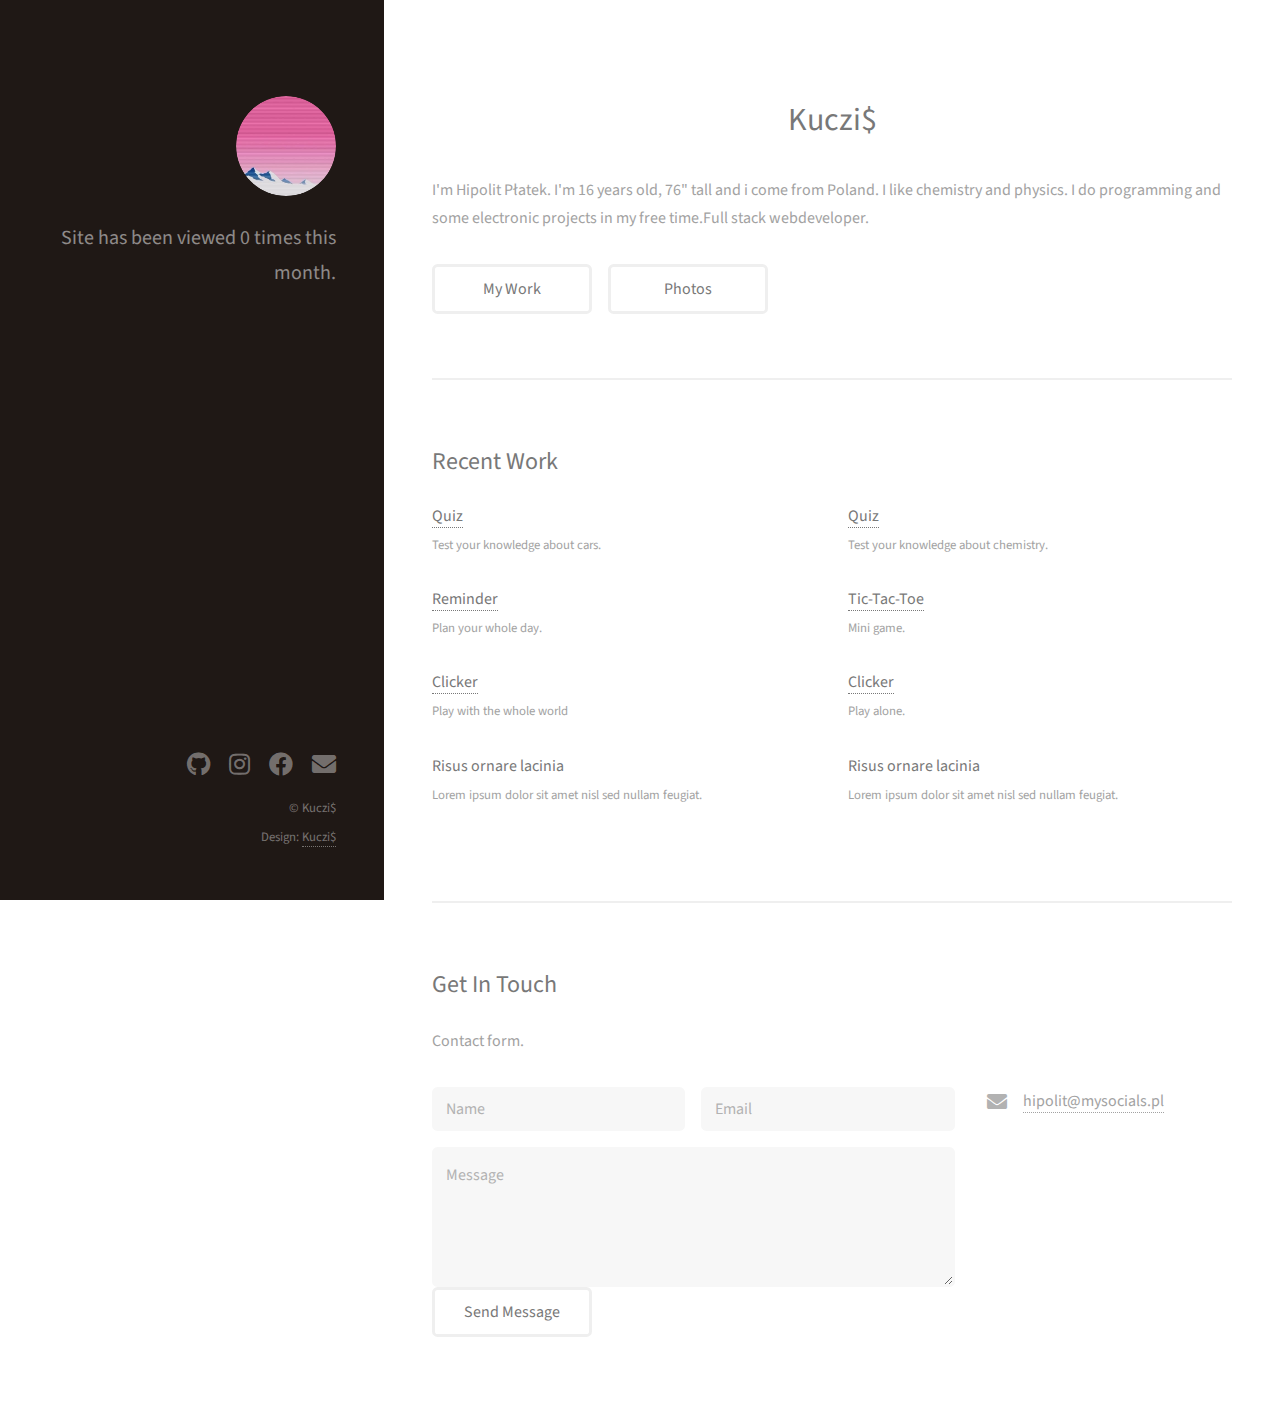
==== commit 46682684: "edt" ====
--- a/portfolio.html
+++ b/portfolio.html
@@ -94,10 +94,11 @@
 										<div class="col-12"><textarea name="Message: " id="message" placeholder="Message" rows="4"></textarea></div>
 										<input name="_redirect" type="hidden" id="name" value="https://kuczis.mysocials.pl/">
 									</div>
+									<ul class="actions">
+										<li><input type="submit" value="Send Message" /></li>
+									</ul>
 								</form>
-								<ul class="actions">
-									<li><input type="submit" value="Send Message" /></li>
-								</ul>
+								
 							</div>
 							<div class="col-4 col-12-small">
 								<ul class="labeled-icons">
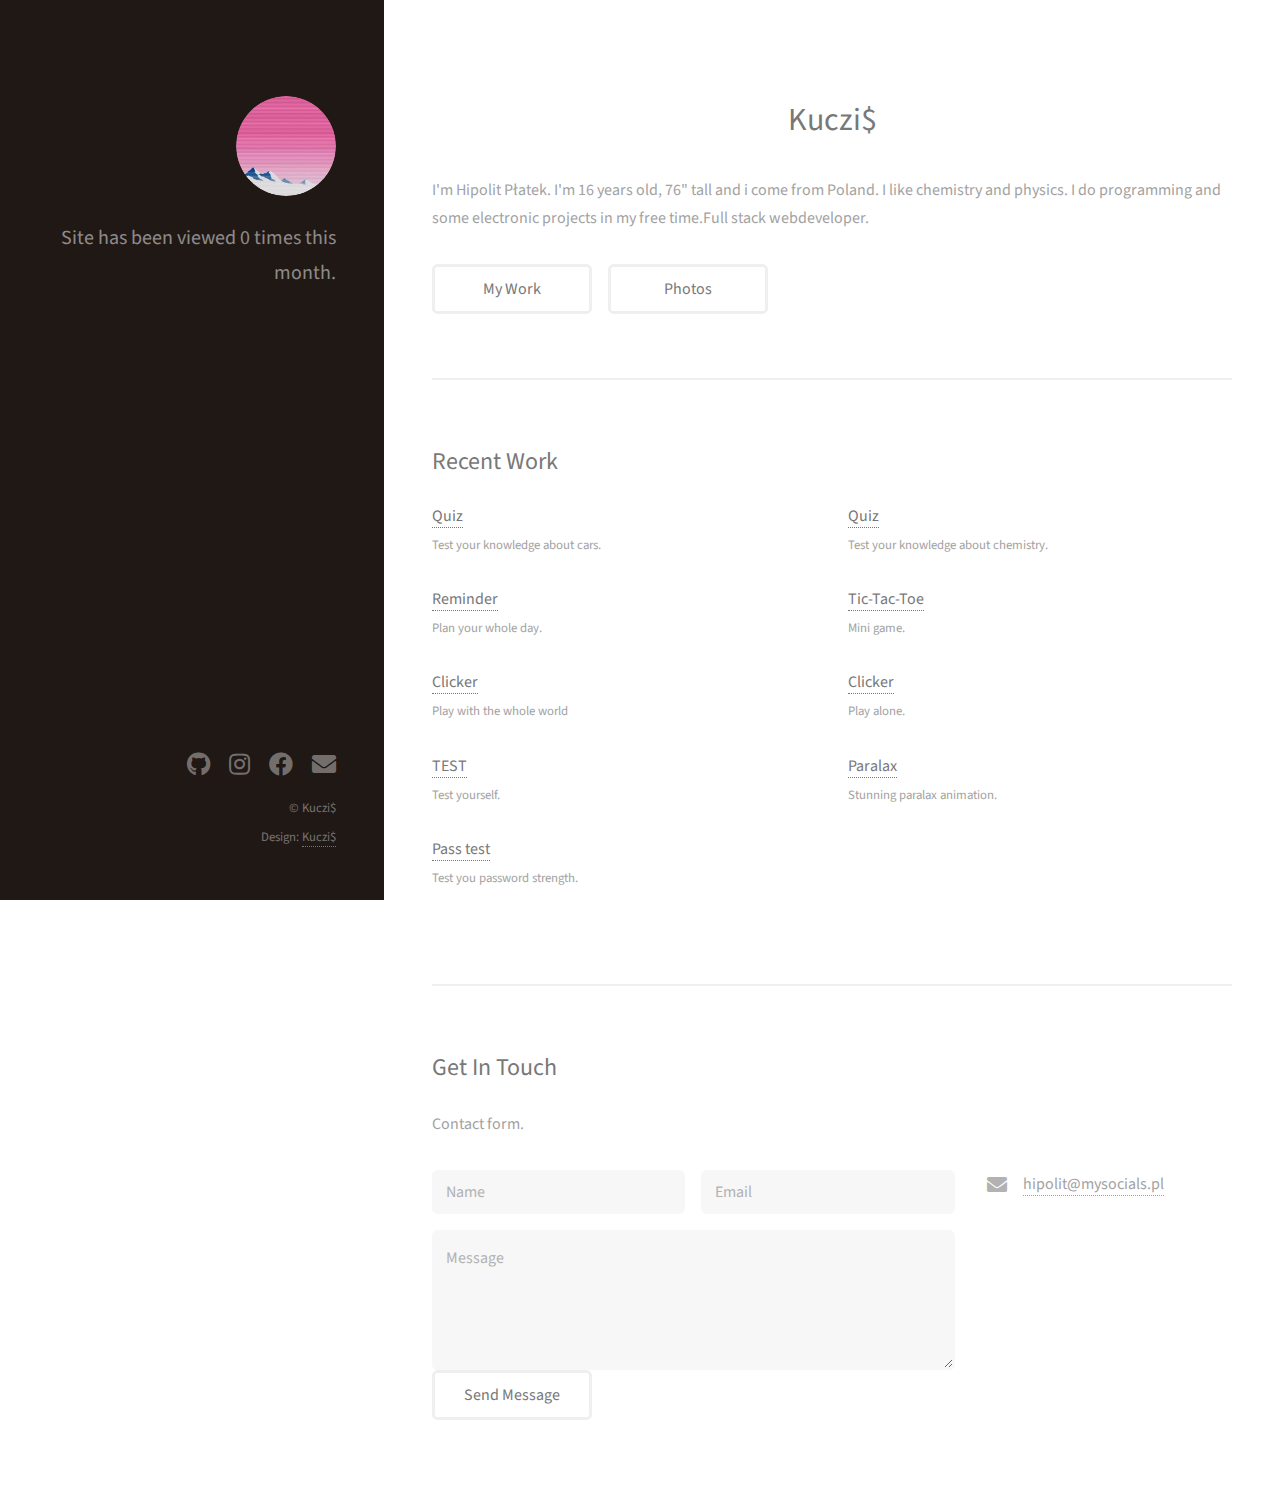
==== commit 13ab8e0e: "last edits" ====
--- a/portfolio.html
+++ b/portfolio.html
@@ -70,13 +70,18 @@
 							</article>
 							<article class="col-6 col-12-xsmall work-item">
 								
-								<h3>Risus ornare lacinia</h3>
-								<p>Lorem ipsum dolor sit amet nisl sed nullam feugiat.</p>
+								<h3><a href="./apps/DangIt/dangit.html" target="_blank">TEST</a></h3>
+								<p>Test yourself.</p>
 							</article>
 							<article class="col-6 col-12-xsmall work-item">
 								
-								<h3>Risus ornare lacinia</h3>
-								<p>Lorem ipsum dolor sit amet nisl sed nullam feugiat.</p>
+								<h3><a href="./apps/paralax/index.html" target="_blank">Paralax</a></h3>
+								<p>Stunning paralax animation.</p>
+							</article>
+							<article class="col-6 col-12-xsmall work-item">
+								
+								<h3><a href="./apps/PasswordStrength/passwordstrength.html" target="_blank">Pass test</a></h3>
+								<p>Test you password strength.</p>
 							</article>
 						</div>
 					</section>
@@ -94,7 +99,7 @@
 										<div class="col-12"><textarea name="Message: " id="message" placeholder="Message" rows="4"></textarea></div>
 										<input name="_redirect" type="hidden" id="name" value="https://kuczis.mysocials.pl/">
 									</div>
-									<ul class="actions">
+									<ul class="actions" style="top:15px;">
 										<li><input type="submit" value="Send Message" /></li>
 									</ul>
 								</form>
